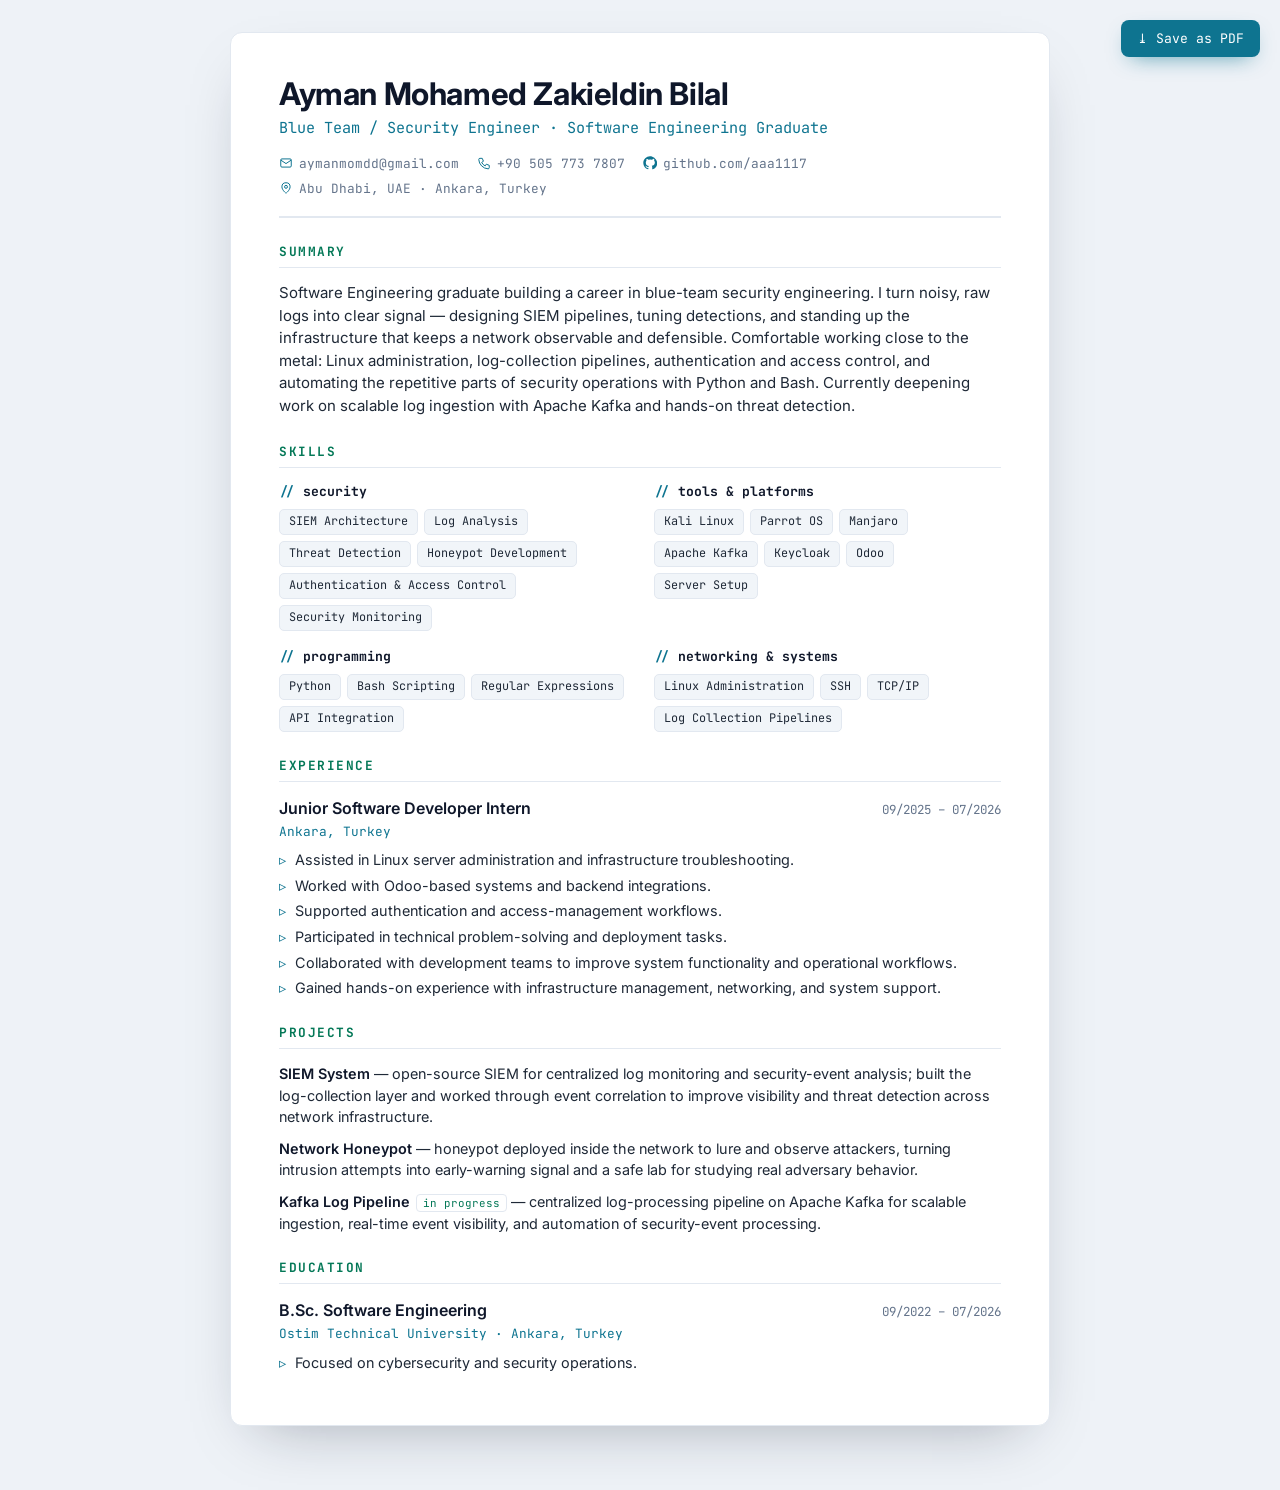
==== resume.html @ e1906032 "Add print-ready HTML resume with two-column skills Standalone resume.html matching the site theme, w" ====
<!DOCTYPE html>
<html lang="en">
<head>
  <meta charset="UTF-8" />
  <meta name="viewport" content="width=device-width, initial-scale=1.0" />
  <title>Ayman Bilal — Résumé</title>
  <meta name="description" content="Résumé of Ayman Mohamed Zakieldin Bilal — Software Engineering graduate and blue-team security engineer (SIEM, threat detection, honeypots, Linux security automation)." />
  <meta name="author" content="Ayman Mohamed Zakieldin Bilal" />
  <link rel="icon" type="image/svg+xml" href="assets/favicon.svg" />

  <link rel="preconnect" href="https://fonts.googleapis.com" />
  <link rel="preconnect" href="https://fonts.gstatic.com" crossorigin />
  <link href="https://fonts.googleapis.com/css2?family=Inter:wght@400;500;600;700&family=JetBrains+Mono:wght@400;500;700&display=swap" rel="stylesheet" />

  <style>
    :root {
      --paper:   #ffffff;
      --ink:     #1f2937;
      --muted:   #64748b;
      --heading: #0f172a;
      --accent:  #0e7490;  /* cyan-700 — on-brand, prints cleanly */
      --accent-2:#047857;  /* green-700 */
      --border:  #e2e8f0;
      --chip:    #f1f5f9;
      --mono: "JetBrains Mono", ui-monospace, "SF Mono", Menlo, Consolas, monospace;
      --sans: "Inter", system-ui, -apple-system, "Segoe UI", Roboto, sans-serif;
    }

    * { box-sizing: border-box; margin: 0; padding: 0; }

    body {
      font-family: var(--sans);
      color: var(--ink);
      background: #eef2f7;
      line-height: 1.5;
      -webkit-font-smoothing: antialiased;
      padding: 32px 16px 64px;
    }

    /* Floating "Save as PDF" control (screen only) */
    .print-btn {
      position: fixed;
      top: 20px;
      right: 20px;
      z-index: 10;
      font-family: var(--mono);
      font-size: 0.82rem;
      color: #fff;
      background: var(--accent);
      border: none;
      border-radius: 8px;
      padding: 10px 16px;
      cursor: pointer;
      box-shadow: 0 8px 22px -10px rgba(14, 116, 144, 0.8);
      transition: transform .15s ease, background .15s ease;
    }
    .print-btn:hover { transform: translateY(-1px); background: #0b5e74; }

    /* The A4 "paper" */
    .resume {
      max-width: 820px;
      margin: 0 auto;
      background: var(--paper);
      border: 1px solid var(--border);
      border-radius: 12px;
      box-shadow: 0 24px 60px -28px rgba(15, 23, 42, 0.35);
      padding: 44px 48px 48px;
    }

    /* Header */
    .r-head { border-bottom: 2px solid var(--border); padding-bottom: 18px; margin-bottom: 22px; }
    .r-head h1 {
      font-size: 1.95rem;
      letter-spacing: -0.4px;
      color: var(--heading);
      line-height: 1.15;
    }
    .r-role {
      font-family: var(--mono);
      font-size: 0.95rem;
      color: var(--accent);
      margin-top: 4px;
    }
    .r-contact {
      list-style: none;
      display: flex;
      flex-wrap: wrap;
      gap: 6px 18px;
      margin-top: 14px;
      font-family: var(--mono);
      font-size: 0.8rem;
      color: var(--muted);
    }
    .r-contact a { color: var(--muted); text-decoration: none; }
    .r-contact a:hover { color: var(--accent); }
    .r-contact li { display: flex; align-items: center; gap: 6px; }
    .r-contact svg { color: var(--accent); flex-shrink: 0; }

    /* Sections */
    .r-section { margin-top: 24px; }
    .r-section > h2 {
      font-family: var(--mono);
      font-size: 0.8rem;
      text-transform: uppercase;
      letter-spacing: 1.5px;
      color: var(--accent-2);
      margin-bottom: 14px;
      padding-bottom: 6px;
      border-bottom: 1px solid var(--border);
    }
    .r-summary { font-size: 0.94rem; color: var(--ink); }

    /* Skills — two columns */
    .r-skills {
      display: grid;
      grid-template-columns: 1fr 1fr;
      gap: 16px 28px;
    }
    .r-skillgroup h3 {
      font-family: var(--mono);
      font-size: 0.82rem;
      color: var(--heading);
      margin-bottom: 8px;
    }
    .r-skillgroup h3::before { content: "// "; color: var(--accent); }
    .r-chips { list-style: none; display: flex; flex-wrap: wrap; gap: 6px; }
    .r-chips li {
      font-family: var(--mono);
      font-size: 0.74rem;
      color: var(--ink);
      background: var(--chip);
      border: 1px solid var(--border);
      border-radius: 5px;
      padding: 3px 9px;
    }

    /* Experience / Education entries */
    .r-entry { margin-bottom: 18px; }
    .r-entry:last-child { margin-bottom: 0; }
    .r-entry__top {
      display: flex;
      justify-content: space-between;
      align-items: baseline;
      gap: 14px;
      flex-wrap: wrap;
    }
    .r-entry__role { font-size: 1rem; font-weight: 600; color: var(--heading); }
    .r-entry__date {
      font-family: var(--mono);
      font-size: 0.78rem;
      color: var(--muted);
      white-space: nowrap;
    }
    .r-entry__place {
      font-family: var(--mono);
      font-size: 0.8rem;
      color: var(--accent);
      margin-top: 2px;
      margin-bottom: 8px;
    }
    .r-points { list-style: none; }
    .r-points li {
      position: relative;
      padding-left: 16px;
      font-size: 0.9rem;
      margin-bottom: 4px;
    }
    .r-points li::before {
      content: "▹";
      position: absolute;
      left: 0;
      color: var(--accent);
    }

    /* Projects */
    .r-project { margin-bottom: 10px; font-size: 0.9rem; }
    .r-project:last-child { margin-bottom: 0; }
    .r-project__name { font-weight: 600; color: var(--heading); }
    .r-project__tag {
      font-family: var(--mono);
      font-size: 0.68rem;
      color: var(--accent-2);
      border: 1px solid var(--border);
      border-radius: 4px;
      padding: 1px 6px;
      margin-left: 6px;
      vertical-align: middle;
    }

    /* ---- Print ---- */
    @page { size: A4; margin: 14mm; }
    @media print {
      body { background: #fff; padding: 0; }
      .no-print { display: none !important; }
      .resume {
        max-width: none;
        margin: 0;
        border: none;
        border-radius: 0;
        box-shadow: none;
        padding: 0;
      }
      .r-section { break-inside: avoid; }
      .r-entry, .r-project, .r-skillgroup { break-inside: avoid; }
      a { color: inherit; }
      :root { print-color-adjust: exact; -webkit-print-color-adjust: exact; }
    }
  </style>
</head>
<body>
  <button class="print-btn no-print" id="printBtn" type="button">⤓ Save as PDF</button>

  <main class="resume">
    <header class="r-head">
      <h1>Ayman Mohamed Zakieldin Bilal</h1>
      <p class="r-role">Blue Team / Security Engineer · Software Engineering Graduate</p>
      <ul class="r-contact">
        <li>
          <svg viewBox="0 0 24 24" width="14" height="14" fill="none" stroke="currentColor" stroke-width="1.7" aria-hidden="true"><rect x="3" y="5" width="18" height="14" rx="2"/><path d="m3 7 9 6 9-6"/></svg>
          <a href="mailto:aymanmomdd@gmail.com">aymanmomdd@gmail.com</a>
        </li>
        <li>
          <svg viewBox="0 0 24 24" width="14" height="14" fill="none" stroke="currentColor" stroke-width="1.7" aria-hidden="true"><path d="M5 4h4l2 5-3 2a14 14 0 0 0 6 6l2-3 5 2v4a2 2 0 0 1-2 2A17 17 0 0 1 3 6a2 2 0 0 1 2-2Z"/></svg>
          <a href="tel:+905057737807">+90 505 773 7807</a>
        </li>
        <li>
          <svg viewBox="0 0 24 24" width="14" height="14" fill="currentColor" aria-hidden="true"><path d="M12 .5C5.7.5.5 5.7.5 12c0 5.1 3.3 9.4 7.9 10.9.6.1.8-.3.8-.6v-2c-3.2.7-3.9-1.4-3.9-1.4-.5-1.3-1.3-1.7-1.3-1.7-1.1-.7.1-.7.1-.7 1.2.1 1.8 1.2 1.8 1.2 1 1.8 2.8 1.3 3.5 1 .1-.8.4-1.3.7-1.6-2.6-.3-5.3-1.3-5.3-5.7 0-1.3.5-2.3 1.2-3.1-.1-.3-.5-1.5.1-3.1 0 0 1-.3 3.3 1.2a11.5 11.5 0 0 1 6 0C18 4.6 19 4.9 19 4.9c.6 1.6.2 2.8.1 3.1.8.8 1.2 1.8 1.2 3.1 0 4.4-2.7 5.4-5.3 5.7.4.4.8 1.1.8 2.2v3.3c0 .3.2.7.8.6 4.6-1.5 7.9-5.8 7.9-10.9C23.5 5.7 18.3.5 12 .5z"/></svg>
          <a href="https://github.com/aaa1117" target="_blank" rel="noopener">github.com/aaa1117</a>
        </li>
        <li>
          <svg viewBox="0 0 24 24" width="14" height="14" fill="none" stroke="currentColor" stroke-width="1.7" aria-hidden="true"><path d="M12 21s-7-5.5-7-11a7 7 0 0 1 14 0c0 5.5-7 11-7 11Z"/><circle cx="12" cy="10" r="2.5"/></svg>
          Abu Dhabi, UAE · Ankara, Turkey
        </li>
      </ul>
    </header>

    <section class="r-section">
      <h2>Summary</h2>
      <p class="r-summary">
        Software Engineering graduate building a career in blue-team security engineering. I turn
        noisy, raw logs into clear signal — designing SIEM pipelines, tuning detections, and standing
        up the infrastructure that keeps a network observable and defensible. Comfortable working close
        to the metal: Linux administration, log-collection pipelines, authentication and access control,
        and automating the repetitive parts of security operations with Python and Bash. Currently
        deepening work on scalable log ingestion with Apache Kafka and hands-on threat detection.
      </p>
    </section>

    <section class="r-section">
      <h2>Skills</h2>
      <div class="r-skills">
        <div class="r-skillgroup">
          <h3>security</h3>
          <ul class="r-chips">
            <li>SIEM Architecture</li>
            <li>Log Analysis</li>
            <li>Threat Detection</li>
            <li>Honeypot Development</li>
            <li>Authentication &amp; Access Control</li>
            <li>Security Monitoring</li>
          </ul>
        </div>
        <div class="r-skillgroup">
          <h3>tools &amp; platforms</h3>
          <ul class="r-chips">
            <li>Kali Linux</li>
            <li>Parrot OS</li>
            <li>Manjaro</li>
            <li>Apache Kafka</li>
            <li>Keycloak</li>
            <li>Odoo</li>
            <li>Server Setup</li>
          </ul>
        </div>
        <div class="r-skillgroup">
          <h3>programming</h3>
          <ul class="r-chips">
            <li>Python</li>
            <li>Bash Scripting</li>
            <li>Regular Expressions</li>
            <li>API Integration</li>
          </ul>
        </div>
        <div class="r-skillgroup">
          <h3>networking &amp; systems</h3>
          <ul class="r-chips">
            <li>Linux Administration</li>
            <li>SSH</li>
            <li>TCP/IP</li>
            <li>Log Collection Pipelines</li>
          </ul>
        </div>
      </div>
    </section>

    <section class="r-section">
      <h2>Experience</h2>
      <div class="r-entry">
        <div class="r-entry__top">
          <span class="r-entry__role">Junior Software Developer Intern</span>
          <span class="r-entry__date">09/2025 – 07/2026</span>
        </div>
        <p class="r-entry__place">Ankara, Turkey</p>
        <ul class="r-points">
          <li>Assisted in Linux server administration and infrastructure troubleshooting.</li>
          <li>Worked with Odoo-based systems and backend integrations.</li>
          <li>Supported authentication and access-management workflows.</li>
          <li>Participated in technical problem-solving and deployment tasks.</li>
          <li>Collaborated with development teams to improve system functionality and operational workflows.</li>
          <li>Gained hands-on experience with infrastructure management, networking, and system support.</li>
        </ul>
      </div>
    </section>

    <section class="r-section">
      <h2>Projects</h2>
      <div class="r-project">
        <span class="r-project__name">SIEM System</span> —
        open-source SIEM for centralized log monitoring and security-event analysis; built the
        log-collection layer and worked through event correlation to improve visibility and threat
        detection across network infrastructure.
      </div>
      <div class="r-project">
        <span class="r-project__name">Network Honeypot</span> —
        honeypot deployed inside the network to lure and observe attackers, turning intrusion attempts
        into early-warning signal and a safe lab for studying real adversary behavior.
      </div>
      <div class="r-project">
        <span class="r-project__name">Kafka Log Pipeline</span><span class="r-project__tag">in progress</span> —
        centralized log-processing pipeline on Apache Kafka for scalable ingestion, real-time event
        visibility, and automation of security-event processing.
      </div>
    </section>

    <section class="r-section">
      <h2>Education</h2>
      <div class="r-entry">
        <div class="r-entry__top">
          <span class="r-entry__role">B.Sc. Software Engineering</span>
          <span class="r-entry__date">09/2022 – 07/2026</span>
        </div>
        <p class="r-entry__place">Ostim Technical University · Ankara, Turkey</p>
        <ul class="r-points">
          <li>Focused on cybersecurity and security operations.</li>
        </ul>
      </div>
    </section>
  </main>

  <script>
    document.getElementById("printBtn").addEventListener("click", function () {
      window.print();
    });
  </script>
</body>
</html>
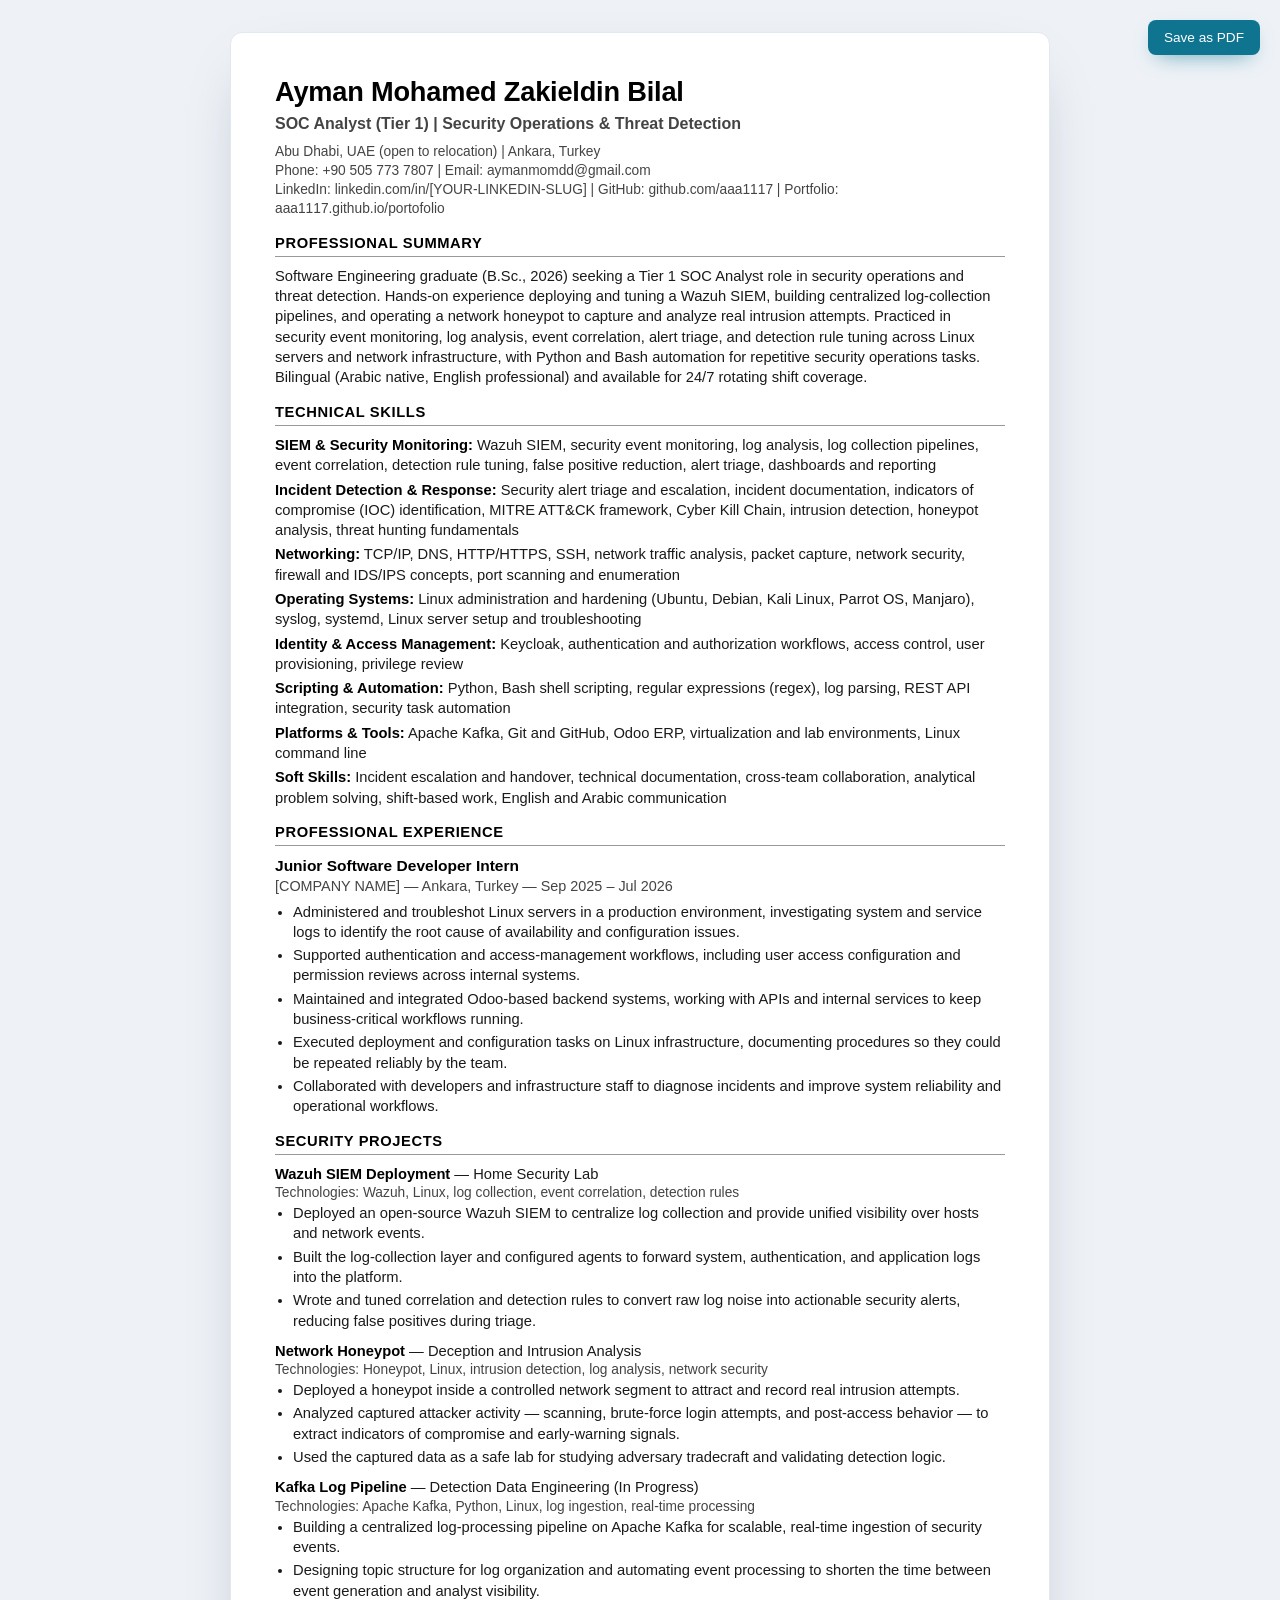
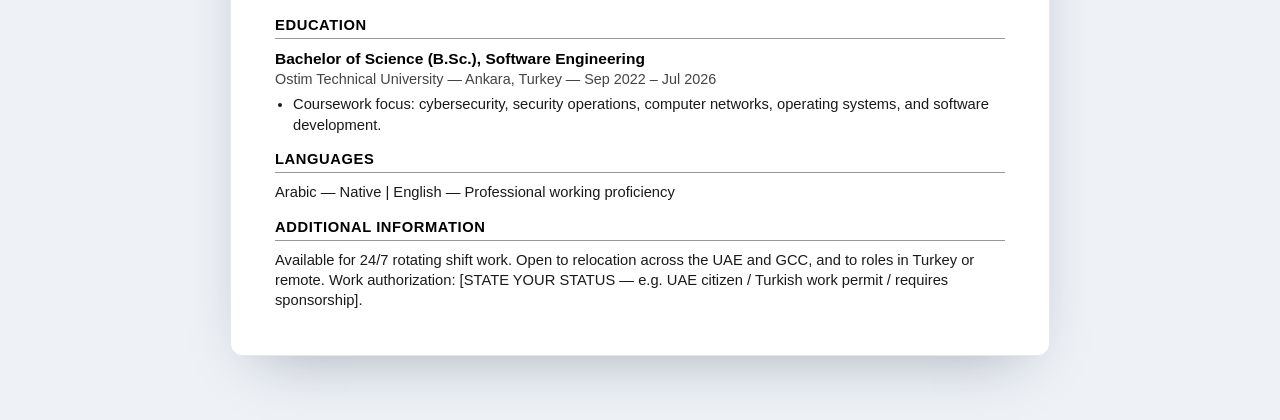
==== commit 5bb0e72e: "Restructure resume for ATS parsing and SOC Analyst T1 roles Rebuild resume.html so applicant trackin" ====
--- a/resume.html
+++ b/resume.html
@@ -3,194 +3,167 @@
 <head>
   <meta charset="UTF-8" />
   <meta name="viewport" content="width=device-width, initial-scale=1.0" />
-  <title>Ayman Bilal — Résumé</title>
-  <meta name="description" content="Résumé of Ayman Mohamed Zakieldin Bilal — Software Engineering graduate and blue-team security engineer (SIEM, threat detection, honeypots, Linux security automation)." />
+  <title>Ayman Mohamed Zakieldin Bilal — SOC Analyst (Tier 1) Résumé</title>
+  <meta name="description" content="Résumé of Ayman Mohamed Zakieldin Bilal — SOC Analyst (Tier 1) / blue team: Wazuh SIEM, log analysis, alert triage, threat detection, honeypots, Linux security automation." />
   <meta name="author" content="Ayman Mohamed Zakieldin Bilal" />
   <link rel="icon" type="image/svg+xml" href="assets/favicon.svg" />
 
-  <link rel="preconnect" href="https://fonts.googleapis.com" />
-  <link rel="preconnect" href="https://fonts.gstatic.com" crossorigin />
-  <link href="https://fonts.googleapis.com/css2?family=Inter:wght@400;500;600;700&family=JetBrains+Mono:wght@400;500;700&display=swap" rel="stylesheet" />
+  <!--
+    ============================================================
+    ATS NOTES — read before editing
+    ============================================================
+    This document is deliberately built for machine parsing:
+      * Single-column linear flow. No tables, no CSS columns,
+        no floats, no text boxes, no images/icons in content.
+      * Standard section headings (PROFESSIONAL SUMMARY,
+        TECHNICAL SKILLS, PROFESSIONAL EXPERIENCE, PROJECTS,
+        EDUCATION, CERTIFICATIONS, LANGUAGES) — these are the
+        literal strings most ATS parsers look for.
+      * Skills are comma-separated running text, NOT chips/pills.
+        Chip layouts extract as "PythonBash ScriptingRegex".
+      * No CSS ::before content (no "//", no "▹"). Pseudo-element
+        text leaks into PDF text extraction and pollutes keywords.
+      * System fonts only, no webfont fetch — standard glyph
+        encoding survives PDF text extraction cleanly.
+      * Contact details live in normal body flow, never in a
+        page header/footer (ATS discards those).
+      * Dates use "Mon YYYY – Mon YYYY", the most widely parsed form.
+
+    >>> BEFORE SENDING: fill in every [BRACKETED] placeholder. <<<
+  -->
 
   <style>
     :root {
-      --paper:   #ffffff;
-      --ink:     #1f2937;
-      --muted:   #64748b;
-      --heading: #0f172a;
-      --accent:  #0e7490;  /* cyan-700 — on-brand, prints cleanly */
-      --accent-2:#047857;  /* green-700 */
-      --border:  #e2e8f0;
-      --chip:    #f1f5f9;
-      --mono: "JetBrains Mono", ui-monospace, "SF Mono", Menlo, Consolas, monospace;
-      --sans: "Inter", system-ui, -apple-system, "Segoe UI", Roboto, sans-serif;
+      --ink:     #1a1a1a;
+      --muted:   #444444;
+      --heading: #000000;
+      --rule:    #999999;
     }
 
     * { box-sizing: border-box; margin: 0; padding: 0; }
 
     body {
-      font-family: var(--sans);
+      /* Standard, universally available fonts. No webfonts:
+         exotic font subsetting is a common cause of garbled
+         PDF text extraction. */
+      font-family: "Calibri", "Carlito", Arial, Helvetica, sans-serif;
       color: var(--ink);
       background: #eef2f7;
-      line-height: 1.5;
-      -webkit-font-smoothing: antialiased;
+      font-size: 15px;
+      line-height: 1.38;
       padding: 32px 16px 64px;
     }
 
-    /* Floating "Save as PDF" control (screen only) */
+    /* CRITICAL FOR ATS: disable typographic ligatures.
+       Without this, "firewall" is rendered with an fi-ligature glyph and
+       extracts from the PDF as "ﬁrewall" (U+FB01) — a keyword search for
+       "firewall", "traffic", "identification" or "workflow" then MISSES.
+       This one line is the difference between matching and not matching. */
+    * {
+      font-variant-ligatures: none;
+      -webkit-font-variant-ligatures: none;
+      font-feature-settings: "liga" 0, "clig" 0, "dlig" 0, "hlig" 0;
+    }
+
+    /* Floating "Save as PDF" control — screen only, never printed */
     .print-btn {
       position: fixed;
       top: 20px;
       right: 20px;
       z-index: 10;
-      font-family: var(--mono);
-      font-size: 0.82rem;
+      font-size: 0.85rem;
       color: #fff;
-      background: var(--accent);
+      background: #0e7490;
       border: none;
       border-radius: 8px;
       padding: 10px 16px;
       cursor: pointer;
       box-shadow: 0 8px 22px -10px rgba(14, 116, 144, 0.8);
-      transition: transform .15s ease, background .15s ease;
-    }
-    .print-btn:hover { transform: translateY(-1px); background: #0b5e74; }
-
-    /* The A4 "paper" */
+    }
+    .print-btn:hover { background: #0b5e74; }
+
     .resume {
       max-width: 820px;
       margin: 0 auto;
-      background: var(--paper);
-      border: 1px solid var(--border);
+      background: #ffffff;
+      border: 1px solid #e2e8f0;
       border-radius: 12px;
       box-shadow: 0 24px 60px -28px rgba(15, 23, 42, 0.35);
-      padding: 44px 48px 48px;
-    }
-
-    /* Header */
-    .r-head { border-bottom: 2px solid var(--border); padding-bottom: 18px; margin-bottom: 22px; }
-    .r-head h1 {
-      font-size: 1.95rem;
-      letter-spacing: -0.4px;
+      padding: 40px 44px 44px;
+    }
+
+    /* ---------- Header ---------- */
+    .r-name {
+      font-size: 1.7rem;
+      font-weight: 700;
       color: var(--heading);
-      line-height: 1.15;
-    }
-    .r-role {
-      font-family: var(--mono);
-      font-size: 0.95rem;
-      color: var(--accent);
-      margin-top: 4px;
-    }
+      letter-spacing: -0.2px;
+    }
+    .r-title {
+      font-size: 1rem;
+      font-weight: 600;
+      color: var(--muted);
+      margin-top: 2px;
+    }
+    /* Contact lines: plain text, pipe-separated, wraps predictably. */
     .r-contact {
-      list-style: none;
-      display: flex;
-      flex-wrap: wrap;
-      gap: 6px 18px;
-      margin-top: 14px;
-      font-family: var(--mono);
-      font-size: 0.8rem;
+      font-size: 0.86rem;
       color: var(--muted);
+      margin-top: 8px;
     }
     .r-contact a { color: var(--muted); text-decoration: none; }
-    .r-contact a:hover { color: var(--accent); }
-    .r-contact li { display: flex; align-items: center; gap: 6px; }
-    .r-contact svg { color: var(--accent); flex-shrink: 0; }
-
-    /* Sections */
-    .r-section { margin-top: 24px; }
+    .r-contact a:hover { text-decoration: underline; }
+
+    /* ---------- Sections ---------- */
+    .r-section { margin-top: 14px; }
     .r-section > h2 {
-      font-family: var(--mono);
-      font-size: 0.8rem;
+      font-size: 0.92rem;
+      font-weight: 700;
       text-transform: uppercase;
-      letter-spacing: 1.5px;
-      color: var(--accent-2);
-      margin-bottom: 14px;
-      padding-bottom: 6px;
-      border-bottom: 1px solid var(--border);
-    }
-    .r-summary { font-size: 0.94rem; color: var(--ink); }
-
-    /* Skills — two columns */
-    .r-skills {
-      display: grid;
-      grid-template-columns: 1fr 1fr;
-      gap: 16px 28px;
-    }
-    .r-skillgroup h3 {
-      font-family: var(--mono);
-      font-size: 0.82rem;
+      letter-spacing: 0.6px;
       color: var(--heading);
-      margin-bottom: 8px;
-    }
-    .r-skillgroup h3::before { content: "// "; color: var(--accent); }
-    .r-chips { list-style: none; display: flex; flex-wrap: wrap; gap: 6px; }
-    .r-chips li {
-      font-family: var(--mono);
-      font-size: 0.74rem;
-      color: var(--ink);
-      background: var(--chip);
-      border: 1px solid var(--border);
-      border-radius: 5px;
-      padding: 3px 9px;
-    }
-
-    /* Experience / Education entries */
-    .r-entry { margin-bottom: 18px; }
+      border-bottom: 1px solid var(--rule);
+      padding-bottom: 3px;
+      margin-bottom: 9px;
+    }
+
+    p, li { font-size: 0.92rem; }
+
+    /* Skills: "Label: a, b, c" running text — parses as one string. */
+    .r-skillline { margin-bottom: 4px; }
+    .r-skillline:last-child { margin-bottom: 0; }
+    .r-skilllabel { font-weight: 700; color: var(--heading); }
+
+    /* ---------- Entries ---------- */
+    .r-entry { margin-bottom: 14px; }
     .r-entry:last-child { margin-bottom: 0; }
-    .r-entry__top {
-      display: flex;
-      justify-content: space-between;
-      align-items: baseline;
-      gap: 14px;
-      flex-wrap: wrap;
-    }
-    .r-entry__role { font-size: 1rem; font-weight: 600; color: var(--heading); }
-    .r-entry__date {
-      font-family: var(--mono);
-      font-size: 0.78rem;
+    .r-entry__role {
+      font-size: 0.97rem;
+      font-weight: 700;
+      color: var(--heading);
+    }
+    .r-entry__meta {
+      font-size: 0.9rem;
       color: var(--muted);
-      white-space: nowrap;
-    }
-    .r-entry__place {
-      font-family: var(--mono);
-      font-size: 0.8rem;
-      color: var(--accent);
-      margin-top: 2px;
-      margin-bottom: 8px;
-    }
-    .r-points { list-style: none; }
-    .r-points li {
-      position: relative;
-      padding-left: 16px;
-      font-size: 0.9rem;
-      margin-bottom: 4px;
-    }
-    .r-points li::before {
-      content: "▹";
-      position: absolute;
-      left: 0;
-      color: var(--accent);
-    }
-
-    /* Projects */
-    .r-project { margin-bottom: 10px; font-size: 0.9rem; }
+      margin-bottom: 5px;
+    }
+
+    /* Real <ul> bullets, no pseudo-element glyphs. */
+    ul.r-points {
+      list-style: disc outside;
+      margin: 0 0 0 18px;
+    }
+    ul.r-points li { margin-bottom: 3px; }
+
+    .r-project { margin-bottom: 10px; }
     .r-project:last-child { margin-bottom: 0; }
-    .r-project__name { font-weight: 600; color: var(--heading); }
-    .r-project__tag {
-      font-family: var(--mono);
-      font-size: 0.68rem;
-      color: var(--accent-2);
-      border: 1px solid var(--border);
-      border-radius: 4px;
-      padding: 1px 6px;
-      margin-left: 6px;
-      vertical-align: middle;
-    }
-
-    /* ---- Print ---- */
-    @page { size: A4; margin: 14mm; }
+    .r-project__name { font-weight: 700; color: var(--heading); }
+    .r-project__stack { font-size: 0.86rem; color: var(--muted); }
+
+    /* ---------- Print / PDF ---------- */
+    @page { size: A4; margin: 13mm; }
     @media print {
-      body { background: #fff; padding: 0; }
+      body { background: #fff; padding: 0; font-size: 9.7pt; line-height: 1.32; }
       .no-print { display: none !important; }
       .resume {
         max-width: none;
@@ -200,151 +173,208 @@
         box-shadow: none;
         padding: 0;
       }
-      .r-section { break-inside: avoid; }
-      .r-entry, .r-project, .r-skillgroup { break-inside: avoid; }
-      a { color: inherit; }
-      :root { print-color-adjust: exact; -webkit-print-color-adjust: exact; }
+      .r-section, .r-entry, .r-project { break-inside: avoid; }
+      a { color: inherit; text-decoration: none; }
     }
   </style>
 </head>
 <body>
-  <button class="print-btn no-print" id="printBtn" type="button">⤓ Save as PDF</button>
+  <button class="print-btn no-print" id="printBtn" type="button">Save as PDF</button>
 
   <main class="resume">
-    <header class="r-head">
-      <h1>Ayman Mohamed Zakieldin Bilal</h1>
-      <p class="r-role">Blue Team / Security Engineer · Software Engineering Graduate</p>
-      <ul class="r-contact">
-        <li>
-          <svg viewBox="0 0 24 24" width="14" height="14" fill="none" stroke="currentColor" stroke-width="1.7" aria-hidden="true"><rect x="3" y="5" width="18" height="14" rx="2"/><path d="m3 7 9 6 9-6"/></svg>
-          <a href="mailto:aymanmomdd@gmail.com">aymanmomdd@gmail.com</a>
-        </li>
-        <li>
-          <svg viewBox="0 0 24 24" width="14" height="14" fill="none" stroke="currentColor" stroke-width="1.7" aria-hidden="true"><path d="M5 4h4l2 5-3 2a14 14 0 0 0 6 6l2-3 5 2v4a2 2 0 0 1-2 2A17 17 0 0 1 3 6a2 2 0 0 1 2-2Z"/></svg>
-          <a href="tel:+905057737807">+90 505 773 7807</a>
-        </li>
-        <li>
-          <svg viewBox="0 0 24 24" width="14" height="14" fill="currentColor" aria-hidden="true"><path d="M12 .5C5.7.5.5 5.7.5 12c0 5.1 3.3 9.4 7.9 10.9.6.1.8-.3.8-.6v-2c-3.2.7-3.9-1.4-3.9-1.4-.5-1.3-1.3-1.7-1.3-1.7-1.1-.7.1-.7.1-.7 1.2.1 1.8 1.2 1.8 1.2 1 1.8 2.8 1.3 3.5 1 .1-.8.4-1.3.7-1.6-2.6-.3-5.3-1.3-5.3-5.7 0-1.3.5-2.3 1.2-3.1-.1-.3-.5-1.5.1-3.1 0 0 1-.3 3.3 1.2a11.5 11.5 0 0 1 6 0C18 4.6 19 4.9 19 4.9c.6 1.6.2 2.8.1 3.1.8.8 1.2 1.8 1.2 3.1 0 4.4-2.7 5.4-5.3 5.7.4.4.8 1.1.8 2.2v3.3c0 .3.2.7.8.6 4.6-1.5 7.9-5.8 7.9-10.9C23.5 5.7 18.3.5 12 .5z"/></svg>
-          <a href="https://github.com/aaa1117" target="_blank" rel="noopener">github.com/aaa1117</a>
-        </li>
-        <li>
-          <svg viewBox="0 0 24 24" width="14" height="14" fill="none" stroke="currentColor" stroke-width="1.7" aria-hidden="true"><path d="M12 21s-7-5.5-7-11a7 7 0 0 1 14 0c0 5.5-7 11-7 11Z"/><circle cx="12" cy="10" r="2.5"/></svg>
-          Abu Dhabi, UAE · Ankara, Turkey
-        </li>
-      </ul>
+
+    <!-- ============ HEADER ============ -->
+    <header>
+      <h1 class="r-name">Ayman Mohamed Zakieldin Bilal</h1>
+      <p class="r-title">SOC Analyst (Tier 1) | Security Operations &amp; Threat Detection</p>
+      <p class="r-contact">
+        Abu Dhabi, UAE (open to relocation) | Ankara, Turkey<br />
+        Phone: +90 505 773 7807 | Email: <a href="mailto:aymanmomdd@gmail.com">aymanmomdd@gmail.com</a><br />
+        LinkedIn: linkedin.com/in/[YOUR-LINKEDIN-SLUG] |
+        GitHub: <a href="https://github.com/aaa1117">github.com/aaa1117</a> |
+        Portfolio: <a href="https://aaa1117.github.io/portofolio/">aaa1117.github.io/portofolio</a>
+      </p>
     </header>
 
-    <section class="r-section">
-      <h2>Summary</h2>
-      <p class="r-summary">
-        Software Engineering graduate building a career in blue-team security engineering. I turn
-        noisy, raw logs into clear signal — designing SIEM pipelines, tuning detections, and standing
-        up the infrastructure that keeps a network observable and defensible. Comfortable working close
-        to the metal: Linux administration, log-collection pipelines, authentication and access control,
-        and automating the repetitive parts of security operations with Python and Bash. Currently
-        deepening work on scalable log ingestion with Apache Kafka and hands-on threat detection.
-      </p>
-    </section>
-
-    <section class="r-section">
-      <h2>Skills</h2>
-      <div class="r-skills">
-        <div class="r-skillgroup">
-          <h3>security</h3>
-          <ul class="r-chips">
-            <li>SIEM Architecture</li>
-            <li>Log Analysis</li>
-            <li>Threat Detection</li>
-            <li>Honeypot Development</li>
-            <li>Authentication &amp; Access Control</li>
-            <li>Security Monitoring</li>
-          </ul>
-        </div>
-        <div class="r-skillgroup">
-          <h3>tools &amp; platforms</h3>
-          <ul class="r-chips">
-            <li>Kali Linux</li>
-            <li>Parrot OS</li>
-            <li>Manjaro</li>
-            <li>Apache Kafka</li>
-            <li>Keycloak</li>
-            <li>Odoo</li>
-            <li>Server Setup</li>
-          </ul>
-        </div>
-        <div class="r-skillgroup">
-          <h3>programming</h3>
-          <ul class="r-chips">
-            <li>Python</li>
-            <li>Bash Scripting</li>
-            <li>Regular Expressions</li>
-            <li>API Integration</li>
-          </ul>
-        </div>
-        <div class="r-skillgroup">
-          <h3>networking &amp; systems</h3>
-          <ul class="r-chips">
-            <li>Linux Administration</li>
-            <li>SSH</li>
-            <li>TCP/IP</li>
-            <li>Log Collection Pipelines</li>
-          </ul>
-        </div>
-      </div>
-    </section>
-
-    <section class="r-section">
-      <h2>Experience</h2>
+    <!-- ============ SUMMARY ============ -->
+    <section class="r-section">
+      <h2>Professional Summary</h2>
+      <p>
+        Software Engineering graduate (B.Sc., 2026) seeking a Tier 1 SOC Analyst role in security
+        operations and threat detection. Hands-on experience deploying and tuning a Wazuh SIEM,
+        building centralized log-collection pipelines, and operating a network honeypot to capture and
+        analyze real intrusion attempts. Practiced in security event monitoring, log analysis, event
+        correlation, alert triage, and detection rule tuning across Linux servers and network
+        infrastructure, with Python and Bash automation for repetitive security operations tasks.
+        Bilingual (Arabic native, English professional) and available for 24/7 rotating shift coverage.
+      </p>
+    </section>
+
+    <!-- ============ SKILLS ============
+         Comma-separated running text so keyword extraction is exact.
+         Category labels match the vocabulary used in SOC job postings. -->
+    <section class="r-section">
+      <h2>Technical Skills</h2>
+
+      <p class="r-skillline">
+        <span class="r-skilllabel">SIEM &amp; Security Monitoring:</span>
+        Wazuh SIEM, security event monitoring, log analysis, log collection pipelines,
+        event correlation, detection rule tuning, false positive reduction, alert triage,
+        dashboards and reporting
+      </p>
+      <p class="r-skillline">
+        <span class="r-skilllabel">Incident Detection &amp; Response:</span>
+        Security alert triage and escalation, incident documentation, indicators of compromise (IOC)
+        identification, MITRE ATT&amp;CK framework, Cyber Kill Chain, intrusion detection,
+        honeypot analysis, threat hunting fundamentals
+      </p>
+      <p class="r-skillline">
+        <span class="r-skilllabel">Networking:</span>
+        TCP/IP, DNS, HTTP/HTTPS, SSH, network traffic analysis, packet capture, network security,
+        firewall and IDS/IPS concepts, port scanning and enumeration
+      </p>
+      <p class="r-skillline">
+        <span class="r-skilllabel">Operating Systems:</span>
+        Linux administration and hardening (Ubuntu, Debian, Kali Linux, Parrot OS, Manjaro),
+        syslog, systemd, Linux server setup and troubleshooting
+      </p>
+      <p class="r-skillline">
+        <span class="r-skilllabel">Identity &amp; Access Management:</span>
+        Keycloak, authentication and authorization workflows, access control, user provisioning,
+        privilege review
+      </p>
+      <p class="r-skillline">
+        <span class="r-skilllabel">Scripting &amp; Automation:</span>
+        Python, Bash shell scripting, regular expressions (regex), log parsing, REST API integration,
+        security task automation
+      </p>
+      <p class="r-skillline">
+        <span class="r-skilllabel">Platforms &amp; Tools:</span>
+        Apache Kafka, Git and GitHub, Odoo ERP, virtualization and lab environments,
+        Linux command line
+      </p>
+      <p class="r-skillline">
+        <span class="r-skilllabel">Soft Skills:</span>
+        Incident escalation and handover, technical documentation, cross-team collaboration,
+        analytical problem solving, shift-based work, English and Arabic communication
+      </p>
+    </section>
+
+    <!-- ============ EXPERIENCE ============
+         ATS parsers key on EMPLOYER NAME. The bracket below is the single
+         most important thing to fill in before you send this out. -->
+    <section class="r-section">
+      <h2>Professional Experience</h2>
+
       <div class="r-entry">
-        <div class="r-entry__top">
-          <span class="r-entry__role">Junior Software Developer Intern</span>
-          <span class="r-entry__date">09/2025 – 07/2026</span>
-        </div>
-        <p class="r-entry__place">Ankara, Turkey</p>
-        <ul class="r-points">
-          <li>Assisted in Linux server administration and infrastructure troubleshooting.</li>
-          <li>Worked with Odoo-based systems and backend integrations.</li>
-          <li>Supported authentication and access-management workflows.</li>
-          <li>Participated in technical problem-solving and deployment tasks.</li>
-          <li>Collaborated with development teams to improve system functionality and operational workflows.</li>
-          <li>Gained hands-on experience with infrastructure management, networking, and system support.</li>
-        </ul>
-      </div>
-    </section>
-
-    <section class="r-section">
-      <h2>Projects</h2>
+        <p class="r-entry__role">Junior Software Developer Intern</p>
+        <p class="r-entry__meta">[COMPANY NAME] &mdash; Ankara, Turkey &mdash; Sep 2025 &ndash; Jul 2026</p>
+        <ul class="r-points">
+          <li>Administered and troubleshot Linux servers in a production environment, investigating
+              system and service logs to identify the root cause of availability and configuration issues.</li>
+          <li>Supported authentication and access-management workflows, including user access
+              configuration and permission reviews across internal systems.</li>
+          <li>Maintained and integrated Odoo-based backend systems, working with APIs and internal
+              services to keep business-critical workflows running.</li>
+          <li>Executed deployment and configuration tasks on Linux infrastructure, documenting
+              procedures so they could be repeated reliably by the team.</li>
+          <li>Collaborated with developers and infrastructure staff to diagnose incidents and improve
+              system reliability and operational workflows.</li>
+        </ul>
+      </div>
+    </section>
+
+    <!-- ============ PROJECTS ============ -->
+    <section class="r-section">
+      <h2>Security Projects</h2>
+
       <div class="r-project">
-        <span class="r-project__name">SIEM System</span> —
-        open-source SIEM for centralized log monitoring and security-event analysis; built the
-        log-collection layer and worked through event correlation to improve visibility and threat
-        detection across network infrastructure.
-      </div>
+        <p><span class="r-project__name">Wazuh SIEM Deployment</span> &mdash; Home Security Lab</p>
+        <p class="r-project__stack">Technologies: Wazuh, Linux, log collection, event correlation, detection rules</p>
+        <ul class="r-points">
+          <li>Deployed an open-source Wazuh SIEM to centralize log collection and provide unified
+              visibility over hosts and network events.</li>
+          <li>Built the log-collection layer and configured agents to forward system, authentication,
+              and application logs into the platform.</li>
+          <li>Wrote and tuned correlation and detection rules to convert raw log noise into actionable
+              security alerts, reducing false positives during triage.</li>
+        </ul>
+      </div>
+
       <div class="r-project">
-        <span class="r-project__name">Network Honeypot</span> —
-        honeypot deployed inside the network to lure and observe attackers, turning intrusion attempts
-        into early-warning signal and a safe lab for studying real adversary behavior.
-      </div>
+        <p><span class="r-project__name">Network Honeypot</span> &mdash; Deception and Intrusion Analysis</p>
+        <p class="r-project__stack">Technologies: Honeypot, Linux, intrusion detection, log analysis, network security</p>
+        <ul class="r-points">
+          <li>Deployed a honeypot inside a controlled network segment to attract and record real
+              intrusion attempts.</li>
+          <li>Analyzed captured attacker activity &mdash; scanning, brute-force login attempts, and
+              post-access behavior &mdash; to extract indicators of compromise and early-warning signals.</li>
+          <li>Used the captured data as a safe lab for studying adversary tradecraft and validating
+              detection logic.</li>
+        </ul>
+      </div>
+
       <div class="r-project">
-        <span class="r-project__name">Kafka Log Pipeline</span><span class="r-project__tag">in progress</span> —
-        centralized log-processing pipeline on Apache Kafka for scalable ingestion, real-time event
-        visibility, and automation of security-event processing.
-      </div>
-    </section>
-
+        <p><span class="r-project__name">Kafka Log Pipeline</span> &mdash; Detection Data Engineering (In Progress)</p>
+        <p class="r-project__stack">Technologies: Apache Kafka, Python, Linux, log ingestion, real-time processing</p>
+        <ul class="r-points">
+          <li>Building a centralized log-processing pipeline on Apache Kafka for scalable, real-time
+              ingestion of security events.</li>
+          <li>Designing topic structure for log organization and automating event processing to shorten
+              the time between event generation and analyst visibility.</li>
+        </ul>
+      </div>
+    </section>
+
+    <!-- ============ EDUCATION ============ -->
     <section class="r-section">
       <h2>Education</h2>
       <div class="r-entry">
-        <div class="r-entry__top">
-          <span class="r-entry__role">B.Sc. Software Engineering</span>
-          <span class="r-entry__date">09/2022 – 07/2026</span>
-        </div>
-        <p class="r-entry__place">Ostim Technical University · Ankara, Turkey</p>
-        <ul class="r-points">
-          <li>Focused on cybersecurity and security operations.</li>
-        </ul>
-      </div>
-    </section>
+        <p class="r-entry__role">Bachelor of Science (B.Sc.), Software Engineering</p>
+        <p class="r-entry__meta">Ostim Technical University &mdash; Ankara, Turkey &mdash; Sep 2022 &ndash; Jul 2026</p>
+        <ul class="r-points">
+          <li>Coursework focus: cybersecurity, security operations, computer networks, operating
+              systems, and software development.</li>
+        </ul>
+      </div>
+    </section>
+
+    <!--
+      ============ CERTIFICATIONS ============
+      Certifications are a heavily weighted ATS field for Tier 1 SOC roles and
+      are frequently a hard filter. Uncomment this block and list yours as soon
+      as you have one. Highest value for T1, roughly in order:
+        CompTIA Security+  |  Microsoft SC-200  |  Blue Team Level 1 (BTL1)
+        Google Cybersecurity Certificate  |  TryHackMe SOC Level 1 path
+        Splunk Core Certified User  |  CCNA / Network+
+      Include completed learning paths (TryHackMe / LetsDefend / HTB) too —
+      for a junior candidate they count as real, filterable evidence.
+
+    <section class="r-section">
+      <h2>Certifications</h2>
+      <ul class="r-points">
+        <li>[Certification Name] &mdash; [Issuing Body] &mdash; [Month Year]</li>
+        <li>[Certification Name] &mdash; [Issuing Body] &mdash; [Month Year]</li>
+      </ul>
+    </section>
+    -->
+
+    <!-- ============ LANGUAGES ============ -->
+    <section class="r-section">
+      <h2>Languages</h2>
+      <p>Arabic &mdash; Native | English &mdash; Professional working proficiency</p>
+    </section>
+
+    <!-- ============ ADDITIONAL ============ -->
+    <section class="r-section">
+      <h2>Additional Information</h2>
+      <p>
+        Available for 24/7 rotating shift work. Open to relocation across the UAE and GCC, and to
+        roles in Turkey or remote. Work authorization: [STATE YOUR STATUS &mdash; e.g. UAE citizen /
+        Turkish work permit / requires sponsorship].
+      </p>
+    </section>
+
   </main>
 
   <script>
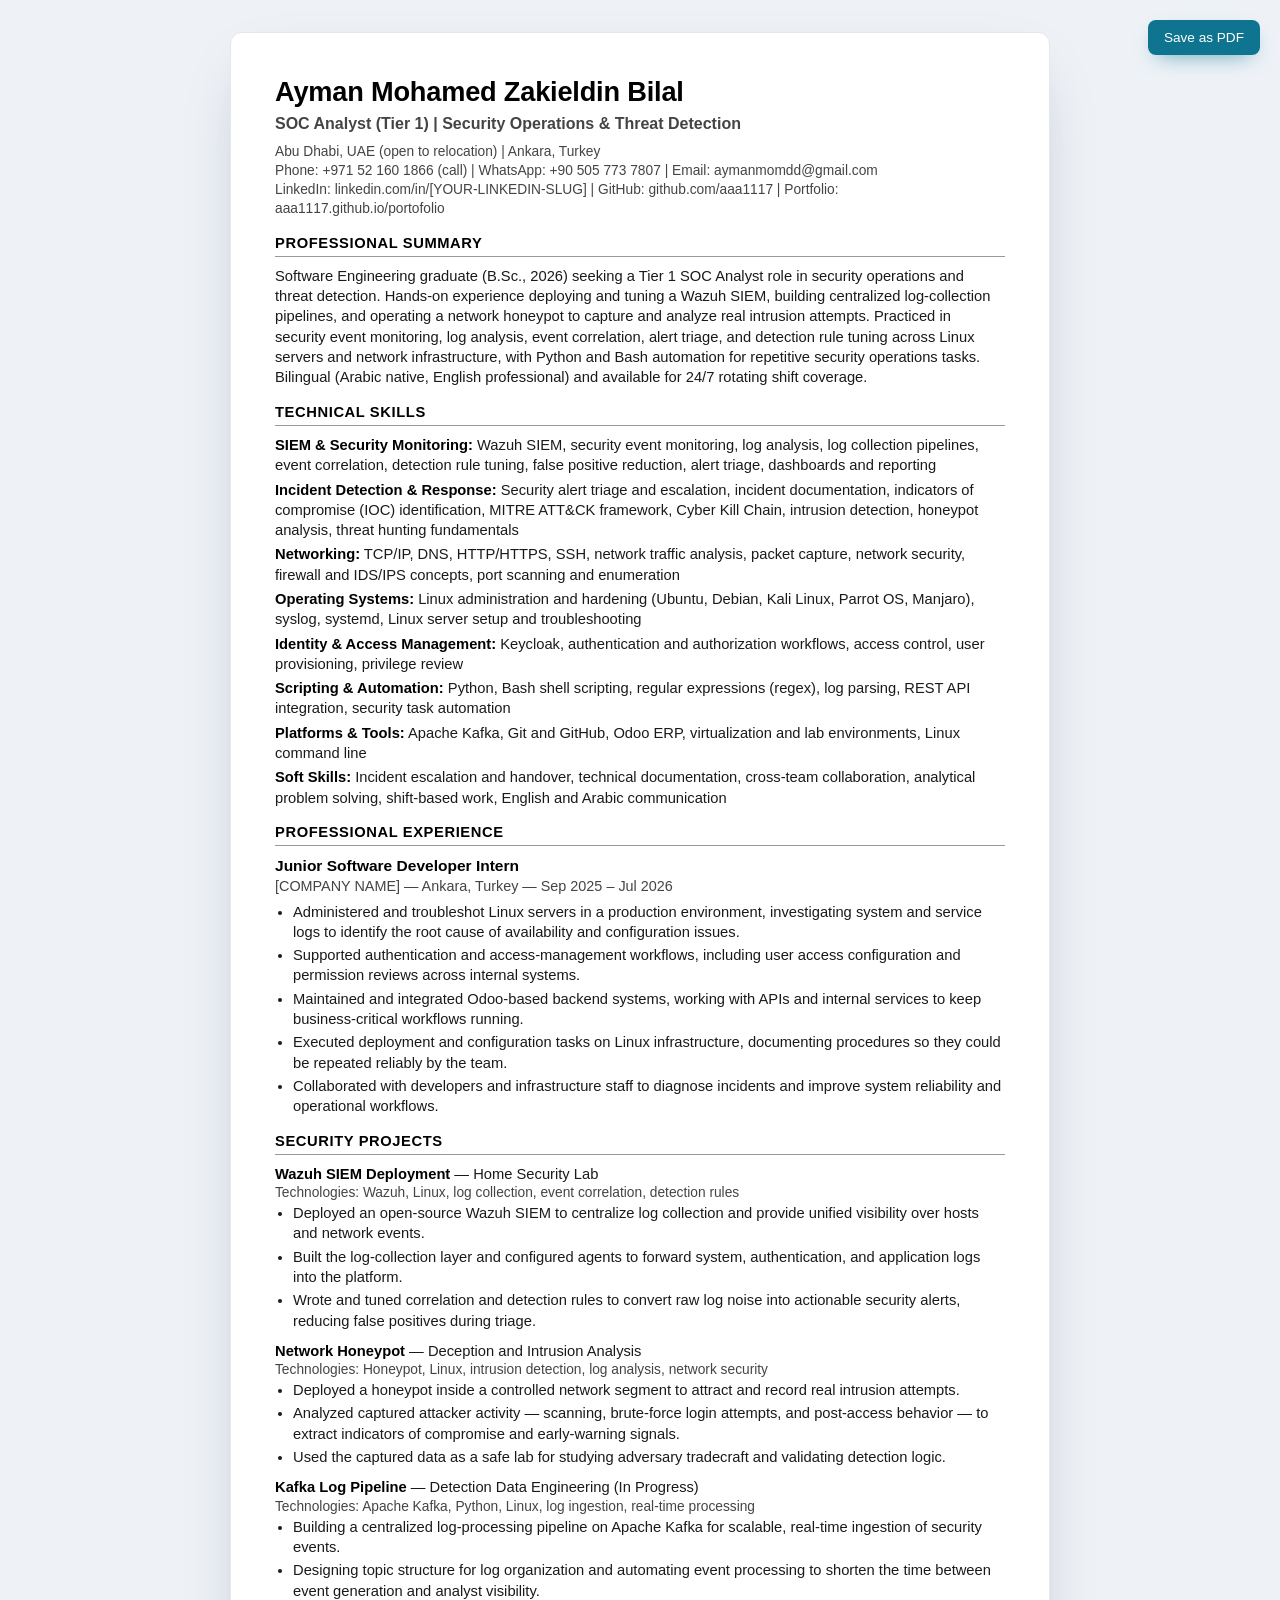
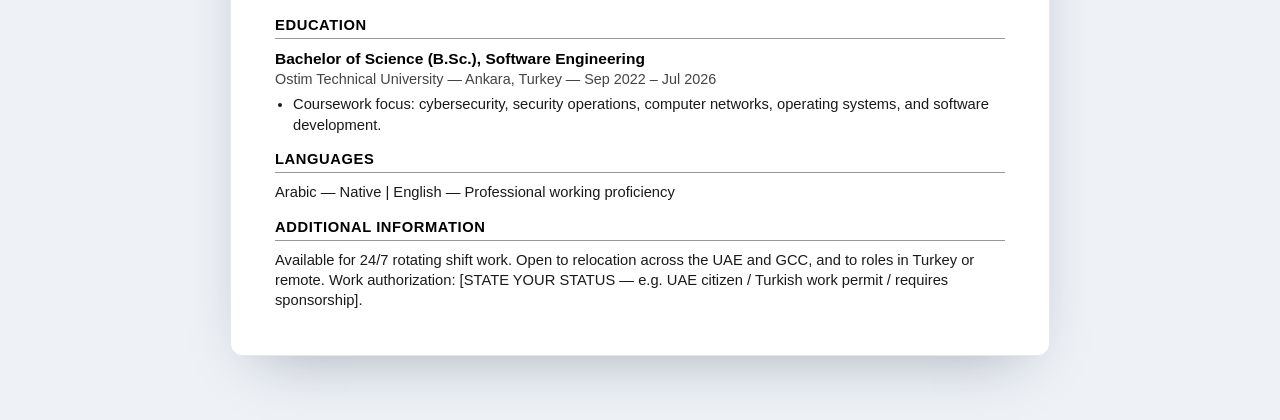
==== commit 5f56fea1: "Update contact numbers, certified IT experience, and CV - Calling number is now +971 52 160 1866; Wh" ====
--- a/resume.html
+++ b/resume.html
@@ -189,7 +189,7 @@
       <p class="r-title">SOC Analyst (Tier 1) | Security Operations &amp; Threat Detection</p>
       <p class="r-contact">
         Abu Dhabi, UAE (open to relocation) | Ankara, Turkey<br />
-        Phone: +90 505 773 7807 | Email: <a href="mailto:aymanmomdd@gmail.com">aymanmomdd@gmail.com</a><br />
+        Phone: +971 52 160 1866 (call) | WhatsApp: +90 505 773 7807 | Email: <a href="mailto:aymanmomdd@gmail.com">aymanmomdd@gmail.com</a><br />
         LinkedIn: linkedin.com/in/[YOUR-LINKEDIN-SLUG] |
         GitHub: <a href="https://github.com/aaa1117">github.com/aaa1117</a> |
         Portfolio: <a href="https://aaa1117.github.io/portofolio/">aaa1117.github.io/portofolio</a>
